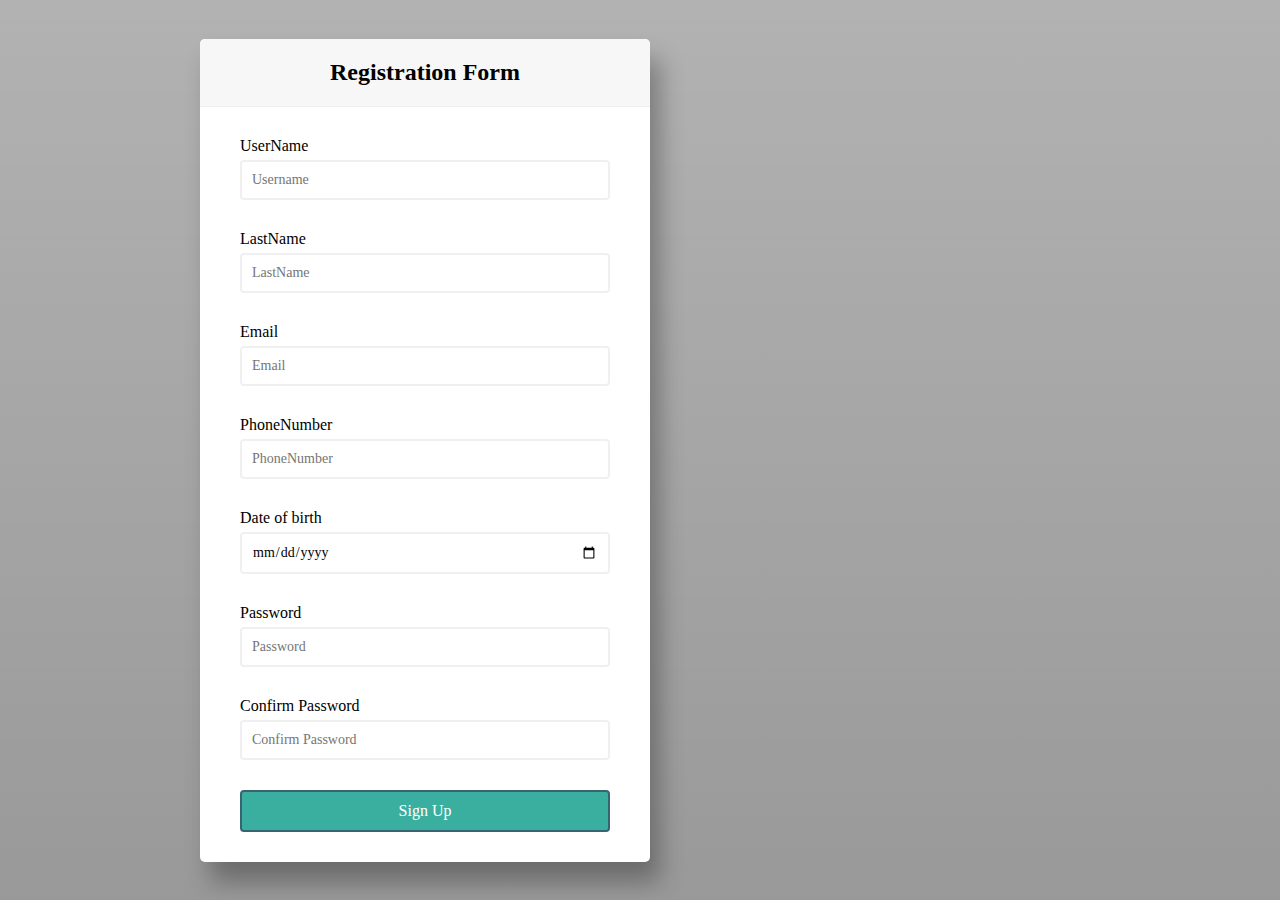
==== Store/index.html @ 3497ca29 "Add files via upload" ====
<!DOCTYPE html>
<html lang="en">
<head>
    <meta charset="UTF-8">
    <meta http-equiv="X-UA-Compatible" content="IE=edge">
    <meta name="viewport" content="width=device-width, initial-scale=1.0">
    <link rel="stylesheet" href="style.css">
    <link rel="stylesheet" href="http://code.ionicframework.com/ionicons/2.0.1/css/ionicons.min.css">

    <title>Form Validation</title>
</head>
<body>
    <div class="container">
        <div class="header">
            <h2>Registration Form</h2>
        </div>
        <form class="form" id="form">
            <div class="form-group">
                <label >UserName </label>
                <input type="text" placeholder="Username" id = "username" autocomplete="off" >
                <i class="ion-ios-checkmark"></i>
                <i class="ion-android-alert"></i>
               <small>Error</small>
            </div>
            <div class="form-group">
                <label >LastName </label>
                <input type="text" placeholder="LastName" id = "lastname" autocomplete="off" >
                <i class="ion-ios-checkmark"></i>
                <i class="ion-android-alert"></i>
               <small>Error</small>
            </div>
            <div class="form-group">
                <label >Email </label>
                <input type="text" placeholder="Email" id = "email" autocomplete="off">
                <i class="ion-ios-checkmark"></i>
                <i class="ion-android-alert"></i>
            
                <small>Error</small>
            </div>
            <div class="form-group">
                <label >PhoneNumber </label>
                <input type="phonenumber" placeholder="PhoneNumber" id = "phonenumber" autocomplete="off">
                <i class="ion-ios-checkmark"></i>
                <i class="ion-android-alert"></i>
            
                <small>Error</small>
            </div>
            <div class="form-group">
                <label >Date of birth </label>
                <input type="date"id = "dob">
                <i class="ion-android-alert"></i>
            
                <small>Error</small>
            </div>
           
            <div class="form-group">
                <label>Password  </label>
                <input type="password" placeholder="Password" id = "password" autocomplete="off">
                <i class="ion-ios-checkmark"></i>
                <i class="ion-android-alert"></i>
                
                <small>Error</small>
            </div>
            <div class="form-group">
                <label >Confirm Password </label>
                <input type="password" placeholder="Confirm Password" id = "password2" autocomplete="off">
                <i class="ion-ios-checkmark"></i>
                <i class="ion-android-alert"></i>
                
                <small>Error</small>
            </div>
            <button >Sign Up</button>
           
        </form>
    </div>

    <script>
        const form =document.getElementById("form");
        const username =document.getElementById("username");
        const lastname =document.getElementById("lastname");
        const email =document.getElementById("email");
        const phonenumber =document.getElementById("phonenumber");
        const dob =document.getElementById("dob");
        const password =document.getElementById("password");
        const password2 =document.getElementById("password2");

form.addEventListener('submit',e=>{ 

    e.preventDefault(); 
    checkInput(); 
});

function checkInput(){
    const usernameValue =username.value.trim();
    const lastnameValue=lastname.value.trim() 
    const emailValue =email.value.trim();
    const phonenumberValue =phonenumber.value.trim();
    const dobValue =dob.value.trim();
    const passwordValue =password.value.trim();
    const password2Value =password2.value.trim();

    if(usernameValue === ''){
        setError(username,'Username Cannot Be Blank');
    }
    else if(!isname(usernameValue))
    {
        setError(username,'Not an valid Username');
    }
    else{
        setSuccess(username);
    }

    if(lastnameValue === ''){
        setError(lastname,'Lastname Cannot Be Blank');
    }
    else if(!isname(lastnameValue))
    {
        setError(lastname,'Not an valid Lastname');
    }
    else{
        setSuccess(lastname);
    }

    if(emailValue === ''){
        setError(email,'Email Cannot be Blank');
    }
    else if(!isEmail(emailValue))
    {
        setError(email,'Not an Valid Email')
    } 
    else{
        setSuccess(email)
    }

    if(phonenumberValue === ''){
        setError(phonenumber,'Phonenumber Cannot Be Blank');
    }
    else if(!isphone(phonenumberValue))
    {
        setError(phonenumber,'Not an valid Phonenumber');
    }
    else{
        setSuccess(phonenumber);
    }


    if(dobValue === ''){
        setError(dob,'Date of birth Cannot Be Blank');
    }
    else{
        setSuccess(dob);
    }

     if(passwordValue === ''){
         setError(password,'Password Cannot Be Blank');
     }
     else{
         setSuccess(password);
     }
     
     if(password2Value === ''){
        setError(password2,'Password Cannot Be Blank');
    }
    else if(passwordValue!=password2Value){
        setError(password2,'Password Does not Match');
    
    }
    else{
        setSuccess(password2);
    }
}

    function setError(input,message){
        const formgroup=input.parentElement; 
        const small=formgroup.querySelector('small'); 
        formgroup.className='form-group error'; 
        small.innerText=message; 
    }

    function setSuccess(input){
        const formgroup=input.parentElement;
        formgroup.className='form-group success';

    }

    function isname (username){
       return /^[A-Za-z]{4,}$/.test(username);
    }

   function isEmail(email){
         return /^\w+([\.-]?\w+)*@\w+([\.-]?\w+)*(\.\w{2,3})+$/.test(email);
     }

     function isphone(phonenumber){
         return  /^\d{10}$/.test(phonenumber);
     }

   
    </script>
    
</body>
</html>
---- Store/style.css ----
*{
   padding: 0;
   margin: 0;
   box-sizing: border-box;
   font-family: 'Times New Roman', 'sans-serif';
}
body{
   background: linear-gradient(rgba(0,0,0,.3),rgba(0,0,0,.4));
   font-family: sans-serif;
   display: flex;
   margin-left: 200px;
   align-items: center;
   height: 100vh;
}
.container{
   background-color:  #fff;
   border-radius: 5px;
   box-shadow: 10px 20px 25px rgba(0,0, 0, 0.3);
   overflow: hidden;
   width: 450px;
}
.header{
    border-bottom: 1px solid #f0f0f0;
    background-color: #f7f7f7;
    padding: 20px 40px;
}
.header h2{
   text-align: center;
}
.form{
   padding: 30px 40px ;
}
.form-group{
   padding-bottom: 10px;
   margin-bottom: 20px;
   position: relative; 
}
.form-group label{
   display: inline-block;
   margin-bottom: 5px;
}
.form-group input{
   border:2px solid #f0f0f0;
   border-radius: 4px;
   display: block;
   font-size:14px ;
   padding: 10px;
   width: 100%;
}
.form-group input:focus{ 
   outline: none;
   border-color: #777 ;
}
.form-group.success input{
   border-color: lightgreen;
}
.form-group.error input{
   border-color: red;
}
.form-group i{
   visibility: hidden;
   position: absolute;
   top: 40px;
   right: 10px;
}
.form-group.success i.ion-ios-checkmark{
   color: lightgreen;
   visibility: visible;
}
.form-group.error i.ion-android-alert{
   color: red;
   visibility: visible;
}
.form-group small{
   position: absolute;
   color: red;
   left: 0;
   right: 0;
   visibility: hidden;
}
.form-group.error small{
   visibility: visible;
}
.form button{
   background-color: #3BAF9F;
   color: #fff;
   display: block;
   border:2px solid #366473;
   font-size: 16px;
   width: 100%;
   padding: 10px;
   margin-top: 20px;
   border-radius: 4px;
}
.form button:hover{
   background-color:#5390F5;
}
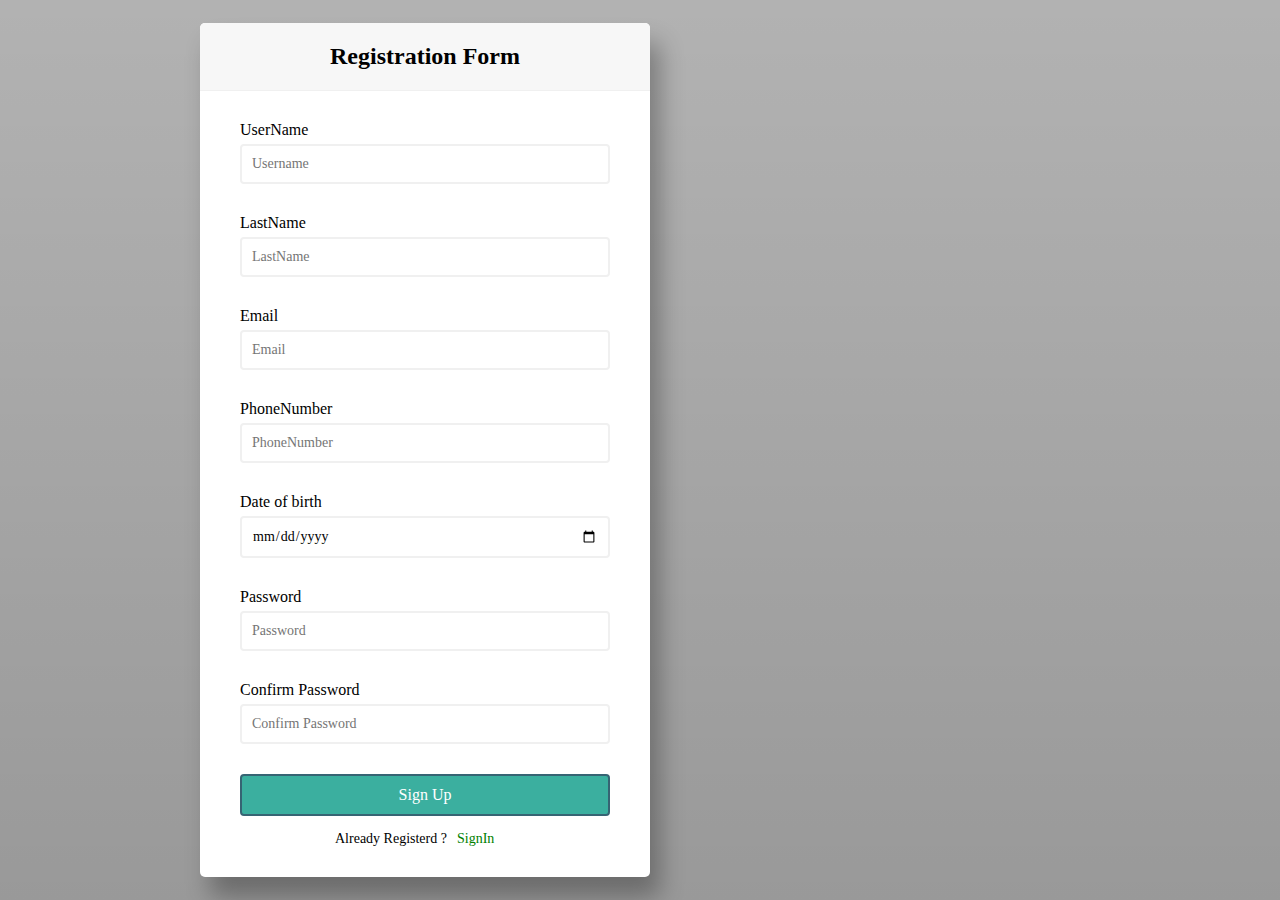
==== commit 2c5a580c: "Add files via upload" ====
--- a/Store/index.html
+++ b/Store/index.html
@@ -70,6 +70,7 @@
                 <small>Error</small>
             </div>
             <button >Sign Up</button>
+            <p class="message">Already Registerd ?<a href="index_1.html">SignIn</a></p>
            
         </form>
     </div>
--- a/Store/style.css
+++ b/Store/style.css
@@ -95,3 +95,14 @@
 .form button:hover{
    background-color:#5390F5;
 }  
+.form p{
+   margin:15px 70px 0;
+   color:black;
+   font-size: 14px;
+   padding-left: 25px;
+}
+.form  a{
+   color: green;
+   text-decoration: none;
+   margin-left: 10px;
+}
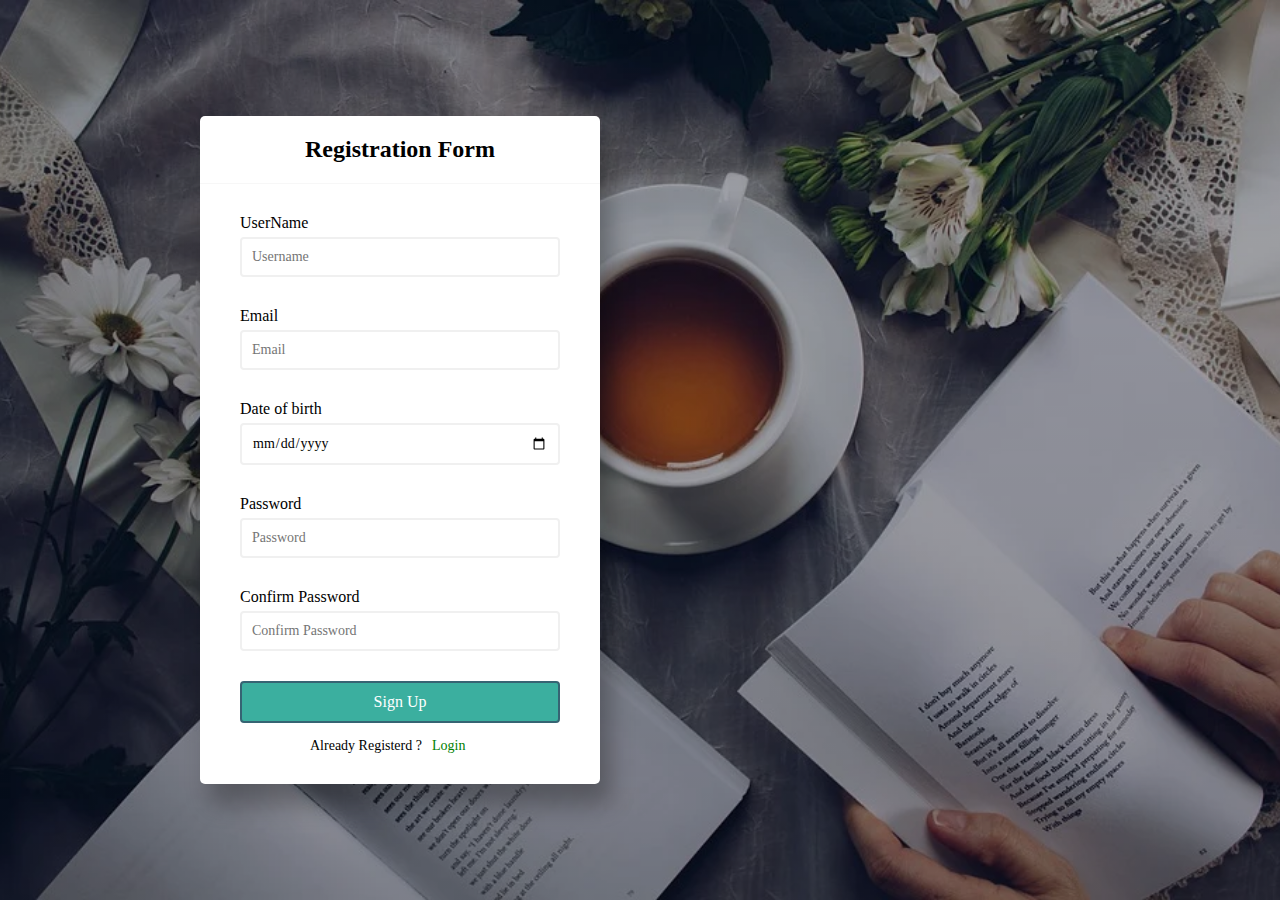
==== commit 69a0392b: "Add files via upload" ====
--- a/Store/index.html
+++ b/Store/index.html
@@ -17,29 +17,14 @@
         <form class="form" id="form">
             <div class="form-group">
                 <label >UserName </label>
-                <input type="text" placeholder="Username" id = "username" autocomplete="off" >
-                <i class="ion-ios-checkmark"></i>
-                <i class="ion-android-alert"></i>
-               <small>Error</small>
-            </div>
-            <div class="form-group">
-                <label >LastName </label>
-                <input type="text" placeholder="LastName" id = "lastname" autocomplete="off" >
+                <input type="text" placeholder="Username" id = "username" autocomplete="off" maxlength="20">
                 <i class="ion-ios-checkmark"></i>
                 <i class="ion-android-alert"></i>
                <small>Error</small>
             </div>
             <div class="form-group">
                 <label >Email </label>
-                <input type="text" placeholder="Email" id = "email" autocomplete="off">
-                <i class="ion-ios-checkmark"></i>
-                <i class="ion-android-alert"></i>
-            
-                <small>Error</small>
-            </div>
-            <div class="form-group">
-                <label >PhoneNumber </label>
-                <input type="phonenumber" placeholder="PhoneNumber" id = "phonenumber" autocomplete="off">
+                <input type="email" placeholder="Email" id = "email" autocomplete="off">
                 <i class="ion-ios-checkmark"></i>
                 <i class="ion-android-alert"></i>
             
@@ -70,17 +55,14 @@
                 <small>Error</small>
             </div>
             <button >Sign Up</button>
-            <p class="message">Already Registerd ?<a href="index_1.html">SignIn</a></p>
-           
+            <p>Already Registerd ?<a   href="index_1.html">Login</a></p>
         </form>
     </div>
 
     <script>
         const form =document.getElementById("form");
         const username =document.getElementById("username");
-        const lastname =document.getElementById("lastname");
         const email =document.getElementById("email");
-        const phonenumber =document.getElementById("phonenumber");
         const dob =document.getElementById("dob");
         const password =document.getElementById("password");
         const password2 =document.getElementById("password2");
@@ -92,10 +74,8 @@
 });
 
 function checkInput(){
-    const usernameValue =username.value.trim();
-    const lastnameValue=lastname.value.trim() 
+    const usernameValue =username.value.trim(); 
     const emailValue =email.value.trim();
-    const phonenumberValue =phonenumber.value.trim();
     const dobValue =dob.value.trim();
     const passwordValue =password.value.trim();
     const password2Value =password2.value.trim();
@@ -110,18 +90,6 @@
     else{
         setSuccess(username);
     }
-
-    if(lastnameValue === ''){
-        setError(lastname,'Lastname Cannot Be Blank');
-    }
-    else if(!isname(lastnameValue))
-    {
-        setError(lastname,'Not an valid Lastname');
-    }
-    else{
-        setSuccess(lastname);
-    }
-
     if(emailValue === ''){
         setError(email,'Email Cannot be Blank');
     }
@@ -132,21 +100,8 @@
     else{
         setSuccess(email)
     }
-
-    if(phonenumberValue === ''){
-        setError(phonenumber,'Phonenumber Cannot Be Blank');
-    }
-    else if(!isphone(phonenumberValue))
-    {
-        setError(phonenumber,'Not an valid Phonenumber');
-    }
-    else{
-        setSuccess(phonenumber);
-    }
-
-
     if(dobValue === ''){
-        setError(dob,'Date of birth Cannot Be Blank');
+        setError(dob,'Username Cannot Be Blank');
     }
     else{
         setSuccess(dob);
@@ -185,15 +140,12 @@
     }
 
     function isname (username){
-       return /^[A-Za-z]{4,}$/.test(username);
+       return /^[A-Za-z]{4,}$/.test(username) && !(/(.)\1\1+/.test(username));
     }
 
+   
    function isEmail(email){
          return /^\w+([\.-]?\w+)*@\w+([\.-]?\w+)*(\.\w{2,3})+$/.test(email);
-     }
-
-     function isphone(phonenumber){
-         return  /^\d{10}$/.test(phonenumber);
      }
 
    
--- a/Store/style.css
+++ b/Store/style.css
@@ -2,12 +2,15 @@
    padding: 0;
    margin: 0;
    box-sizing: border-box;
-   font-family: 'Times New Roman', 'sans-serif';
+   font-family: 'Times New Roman', Times, serif;
 }
 body{
-   background: linear-gradient(rgba(0,0,0,.3),rgba(0,0,0,.4));
+   background: linear-gradient(rgba(0,0,0,.3),rgba(0,0,0,.4)),url(images/tea-time-3240766_960_720.webp);
    font-family: sans-serif;
    display: flex;
+   justify-content: left;
+   background-size: cover;
+    background-position: center;
    margin-left: 200px;
    align-items: center;
    height: 100vh;
@@ -17,14 +20,16 @@
    border-radius: 5px;
    box-shadow: 10px 20px 25px rgba(0,0, 0, 0.3);
    overflow: hidden;
-   width: 450px;
+   overflow: 100%;
+   width: 400px;
 }
 .header{
     border-bottom: 1px solid #f0f0f0;
-    background-color: #f7f7f7;
+    border-color: #f7f7f7;
     padding: 20px 40px;
 }
 .header h2{
+   margin: 0;
    text-align: center;
 }
 .form{
@@ -78,31 +83,32 @@
    right: 0;
    visibility: hidden;
 }
-.form-group.error small{
-   visibility: visible;
-}
 .form button{
    background-color: #3BAF9F;
+   border: none;
    color: #fff;
    display: block;
    border:2px solid #366473;
    font-size: 16px;
    width: 100%;
+   transition:0.25px;
    padding: 10px;
    margin-top: 20px;
    border-radius: 4px;
+}
+.form-group.error small{
+   visibility: visible;
 }
 .form button:hover{
    background-color:#5390F5;
 }  
 .form p{
-   margin:15px 70px 0;
-   color:black;
-   font-size: 14px;
-   padding-left: 25px;
+    margin:15px 70px 0px;
+    color:black;
+    font-size: 14px;
 }
 .form  a{
-   color: green;
-   text-decoration: none;
-   margin-left: 10px;
+    color: green;
+    text-decoration: none;
+    margin-left: 10px;
 }
